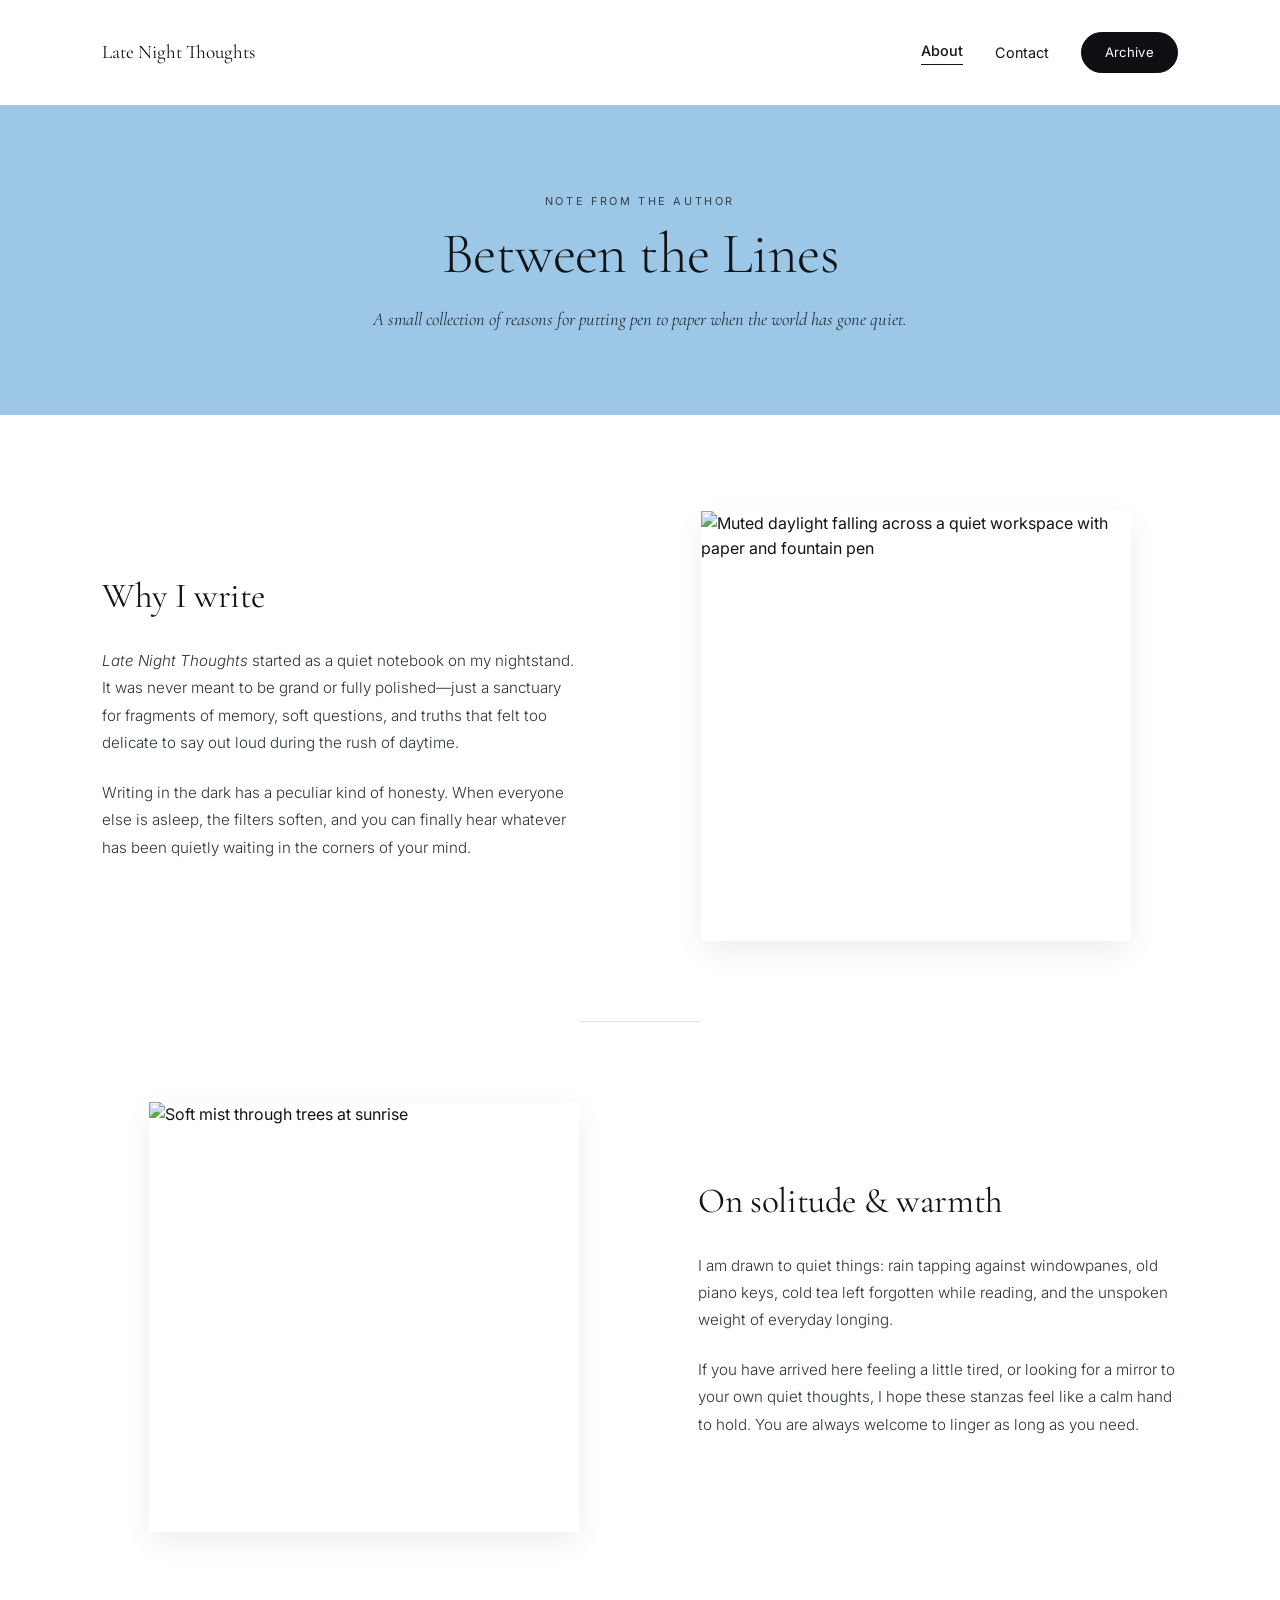
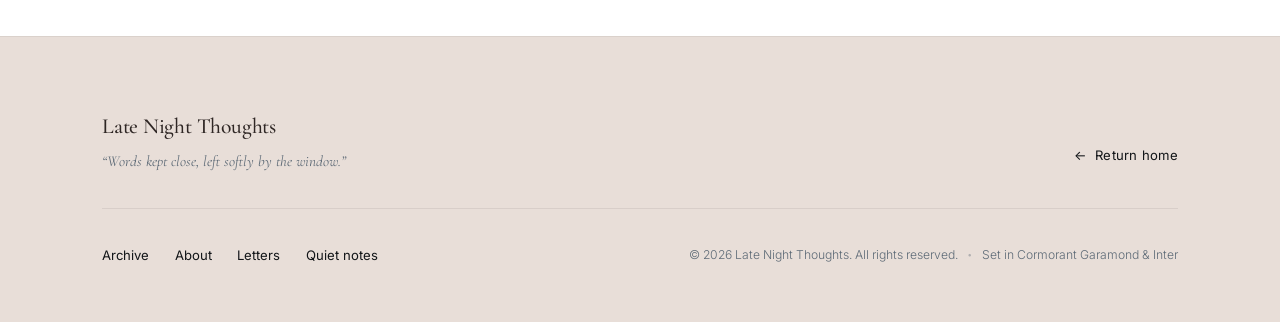
==== about.html @ 586f8940 "First Commit" ====
<!DOCTYPE html>
<html lang="en">
<head>
  <meta charset="UTF-8" />
  <meta name="viewport" content="width=device-width, initial-scale=1.0" />
  <title>About — Late Night Thoughts</title>
  <link rel="stylesheet" href="mystyle.css" />
  <!-- Google Fonts: Cormorant Garamond & Inter -->
  <link rel="preconnect" href="https://fonts.googleapis.com">
  <link rel="preconnect" href="https://fonts.gstatic.com" crossorigin>
  <link href="https://fonts.googleapis.com/css2?family=Cormorant+Garamond:ital,wght@0,300;0,400;0,500;1,300;1,400&family=Inter:wght@300;400;500&display=swap" rel="stylesheet">
</head>
<body class="about-page">

  <!-- Top Minimal Header -->
  <header class="header container">
    <a href="index.html" class="brand-name">Late Night Thoughts</a>
    <nav class="nav-links">
      <a href="about.html" class="nav-link active-link">About</a>
      <a href="index.html#contact" class="nav-link">Contact</a>
      <a href="index.html#poems" class="btn btn-pill">Archive</a>
    </nav>
  </header>

  <!-- Editorial Page Title Banner -->
  <section class="about-hero">
    <div class="container-center">
      <span class="category-tag">NOTE FROM THE AUTHOR</span>
      <h1 class="serif-heading about-main-title">Between the Lines</h1>
      <p class="about-lead">
        A small collection of reasons for putting pen to paper when the world has gone quiet.
      </p>
    </div>
  </section>

  <!-- Main Editorial Content -->
  <main class="about-content container">
    
    <!-- Section 1: Introduction with Portrait / Desk Vignette -->
    <div class="about-grid-row">
      <div class="about-grid-text">
        <h2 class="serif-heading row-heading">Why I write</h2>
        <p>
          <em>Late Night Thoughts</em> started as a quiet notebook on my nightstand. It was never meant to be grand or fully polished—just a sanctuary for fragments of memory, soft questions, and truths that felt too delicate to say out loud during the rush of daytime.
        </p>
        <p>
          Writing in the dark has a peculiar kind of honesty. When everyone else is asleep, the filters soften, and you can finally hear whatever has been quietly waiting in the corners of your mind.
        </p>
      </div>

      <div class="about-grid-media">
        <div class="image-wrapper">
          <img 
            src="https://images.unsplash.com/photo-1506784983877-45594efa4cbe?q=80&w=1000&auto=format&fit=crop" 
            alt="Muted daylight falling across a quiet workspace with paper and fountain pen"
          />
        </div>
      </div>
    </div>

    <!-- Center Divider Line -->
    <hr class="section-rule" />

    <!-- Section 2: Themes & Intent -->
    <div class="about-grid-row reverse-row">
      <div class="about-grid-media">
        <div class="image-wrapper">
          <img 
            src="https://images.unsplash.com/photo-1508739773434-c26b3d09e071?q=80&w=1000&auto=format&fit=crop" 
            alt="Soft mist through trees at sunrise"
          />
        </div>
      </div>

      <div class="about-grid-text">
        <h2 class="serif-heading row-heading">On solitude & warmth</h2>
        <p>
          I am drawn to quiet things: rain tapping against windowpanes, old piano keys, cold tea left forgotten while reading, and the unspoken weight of everyday longing.
        </p>
        <p>
          If you have arrived here feeling a little tired, or looking for a mirror to your own quiet thoughts, I hope these stanzas feel like a calm hand to hold. You are always welcome to linger as long as you need.
        </p>


        </div>
      </div>
    </div>

  </main>

  <!-- Editorial Footer -->
  <footer class="site-footer">
    <div class="container footer-container">
      
      <!-- Top Row: Brand & Return Home -->
      <div class="footer-top">
        <div class="footer-brand">
          <span class="footer-title serif-heading">Late Night Thoughts</span>
          <p class="footer-quote"><em>“Words kept close, left softly by the window.”</em></p>
        </div>

        <a href="index.html" class="return-link" aria-label="Return home">
          <span class="arrow-left">&larr;</span>
          <span>Return home</span>
        </a>
      </div>

      <div class="footer-divider"></div>

      <!-- Bottom Row: Navigation Links & Copyright -->
      <div class="footer-bottom">
        <nav class="footer-nav">
          <a href="index.html#poems">Archive</a>
          <a href="about.html">About</a>
          <a href="index.html#letters">Letters</a>
          <a href="index.html#contact">Quiet notes</a>
        </nav>

        <div class="footer-meta">
          <span>&copy; <span id="year"></span> Late Night Thoughts. All rights reserved.</span>
          <span class="meta-separator">&bull;</span>
          <span>Set in Cormorant Garamond &amp; Inter</span>
        </div>
      </div>

    </div>
  </footer>

  <script>
    const yearSpan = document.getElementById('year');
    if (yearSpan) {
      yearSpan.textContent = new Date().getFullYear();
    }
  </script>
</body>
</html>
---- mystyle.css ----
/* --- Global Resets & Variables --- */
:root {
  --sky-blue: #9dc7e6;
  --bg-sage: #f2f5f3;
  --white: #ffffff;
  --text-dark: #111417;
  --text-muted: #5e6b77;
  --border-light: rgba(0, 0, 0, 0.15);
  --input-border: #22252a;
  --font-serif: 'Cormorant Garamond', Georgia, serif;
  --font-sans: 'Inter', -apple-system, BlinkMacSystemFont, sans-serif;
}

* {
  margin: 0;
  padding: 0;
  box-sizing: border-box;
}

body {
  font-family: var(--font-sans);
  color: var(--text-dark);
  background-color: var(--sky-blue);
  line-height: 1.6;
  -webkit-font-smoothing: antialiased;
}

/* --- Layout Containers --- */
.container {
  max-width: 1120px;
  margin: 0 auto;
  padding: 0 2rem;
}

.container-narrow {
  max-width: 900px;
  margin: 0 auto;
  padding: 0 2rem;
}

.container-center {
  max-width: 600px;
  margin: 0 auto;
  padding: 0 2rem;
  text-align: center;
}

/* --- Typography --- */
.serif-heading {
  font-family: var(--font-serif);
  font-weight: 400;
  letter-spacing: -0.01em;
}

/* --- Common Buttons --- */
.btn {
  display: inline-block;
  text-decoration: none;
  font-size: 0.82rem;
  letter-spacing: 0.02em;
  transition: all 0.2s ease;
  cursor: pointer;
  border-radius: 9999px;
  font-family: var(--font-sans);
}

.btn-pill {
  background-color: #0d0f12;
  color: #ffffff;
  padding: 0.55rem 1.45rem;
  border: 1px solid #0d0f12;
}

.btn-pill:hover {
  background-color: #2b313a;
  border-color: #2b313a;
}

.btn-pill-outline {
  background: transparent;
  color: var(--text-dark);
  padding: 0.55rem 1.5rem;
  border: 1px solid var(--input-border);
}

.btn-pill-outline:hover {
  background-color: var(--text-dark);
  color: var(--white);
}

/* --- Common Input Styles --- */
.text-input {
  border: 1px solid var(--input-border);
  background: transparent;
  font-family: var(--font-sans);
  font-size: 0.88rem;
  color: var(--text-dark);
  outline: none;
  border-radius: 0;
}

.text-input:focus {
  border-color: #000;
  box-shadow: 0 0 0 1px #000;
}

/* --- Sky Blue Sections (Hero & About) --- */
.sky-section {
  background-color: var(--sky-blue);
  width: 100%;
}

/* --- Header --- */
/* Pushes the title to the far left and the nav items to the far right */
.header {
  display: flex;
  justify-content: space-between; /* Creates the big gap between brand and menu */
  align-items: center;
  width: 100%;
  padding-top: 2rem;
  padding-bottom: 2rem;
}

/* Spaces out About, Contact, and Archive on the right */
.nav-links {
  display: flex;
  align-items: center;
  gap: 2rem; /* Gap between About, Contact, and Archive */
  margin-left: auto; /* Fallback insurance to push links to the right */
}

.brand-name {
  font-family: var(--font-serif);
  font-size: 1.15rem;
  color: var(--text-dark);
  text-decoration: none;
}

.nav-link {
  text-decoration: none;
  color: var(--text-dark);
  font-size: 0.9rem;
}


.nav-link {
  text-decoration: none;
  color: var(--text-dark);
  font-size: 0.85rem;
  transition: opacity 0.2s;
}

.nav-link:hover {
  opacity: 0.65;
}

/* --- Hero Section --- */
/* --- Hero Section (Side-by-Side: Title next to Carousel) --- */
.hero {
  display: flex;
  flex-direction: row;
  align-items: center;
  justify-content: space-between;
  padding-top: 4.5rem;
  padding-bottom: 6.5rem;
  gap: 3.5rem;
}

.hero-text {
  flex: 1;
  max-width: 480px;
}

.hero-text h1 {
  font-size: clamp(2.8rem, 4.5vw, 4.2rem);
  line-height: 1.1;
  margin-bottom: 2rem;
  letter-spacing: -0.01em;
}

.hero-media {
  flex: 1;
  display: flex;
  flex-direction: column;
  align-items: flex-end; /* Aligns carousel smoothly to the right column */
}

.hero-media .image-wrapper {
  width: 100%;
  max-width: 420px;
  aspect-ratio: 1 / 1;
  overflow: hidden;
  box-shadow: 0 12px 32px rgba(0, 0, 0, 0.08);
}

.hero-media .dots-indicator {
  display: flex;
  justify-content: center;
  width: 100%;
  max-width: 420px;
  gap: 6px;
  margin-top: 14px;
}

/* Only stack when the screen is very narrow (mobile phones) */
@media (max-width: 680px) {
  .hero {
    flex-direction: column;
    align-items: flex-start;
    gap: 2.5rem;
    padding-top: 2rem;
    padding-bottom: 4rem;
  }

  .hero-media {
    width: 100%;
    align-items: center;
  }

  .hero-media .image-wrapper,
  .hero-media .dots-indicator {
    max-width: 100%;
  }
}

.image-wrapper {
  width: 100%;
  max-width: 440px;
  aspect-ratio: 1 / 1;
  overflow: hidden;
  box-shadow: 0 12px 32px rgba(0, 0, 0, 0.08);
}

.image-wrapper img {
  width: 100%;
  height: 100%;
  object-fit: cover;
  display: block;
}

.dots-indicator {
  display: flex;
  gap: 6px;
  margin-top: 14px;
}

.dot {
  width: 6px;
  height: 6px;
  border-radius: 50%;
  background-color: rgba(0, 0, 0, 0.25);
  cursor: pointer;
}

.dot.active {
  background-color: var(--text-dark);
}

/* --- Poems Section --- */
.poems-section {
  background-color: var(--white);
  padding: 5.5rem 0 6.5rem;
}

.section-title {
  font-size: 2.3rem;
  margin-bottom: 2.2rem;
}

.poems-grid {
  display: grid;
  grid-template-columns: 1fr 1fr;
  column-gap: 3.5rem;
}

.poem-item {
  display: flex;
  justify-content: space-between;
  align-items: baseline;
  padding: 0.9rem 0;
  border-bottom: 1px solid var(--border-light);
  border-top: 1px solid var(--border-light);
  margin-top: -1px;
}

.poem-title {
  font-family: var(--font-serif);
  font-size: 1.05rem;
  color: var(--text-dark);
  text-decoration: none;
  font-style: italic;
  transition: color 0.2s;
}

.poem-title:hover {
  color: #666;
}

.poem-date {
  font-size: 0.78rem;
  color: var(--text-muted);
}

/* --- About Section --- */
/* --- About Section (Side by Side) --- */
.about-section {
  padding: 5rem 0 6rem;
}

.about-container {
  display: flex;
  flex-direction: row;
  align-items: center;
  justify-content: space-between;
  gap: 4rem;
}

.about-text {
  flex: 1;
  max-width: 480px;
}

.about-text h2 {
  font-size: clamp(2.4rem, 3.5vw, 3.2rem);
  margin-bottom: 1.5rem;
}

.about-description {
  font-size: 0.95rem;
  color: #2b333c;
  line-height: 1.7;
  margin-bottom: 2rem;
  font-weight: 300;
}

.about-media {
  flex: 1;
  display: flex;
  justify-content: flex-end;
}

.about-media .image-wrapper {
  width: 100%;
  max-width: 420px;
  aspect-ratio: 1 / 1;
  overflow: hidden;
  box-shadow: 0 10px 30px rgba(0, 0, 0, 0.08);
}

.about-media .image-wrapper img {
  width: 100%;
  height: 100%;
  object-fit: cover;
  display: block;
}

/* Maintain side-by-side on typical laptop/tablet sizes; only stack on narrow phones */
@media (max-width: 680px) {
  .about-container {
    flex-direction: column;
    align-items: flex-start;
    gap: 2.5rem;
  }

  .about-media {
    width: 100%;
    justify-content: center;
  }

  .about-media .image-wrapper {
    max-width: 100%;
  }
}

/* --- 4-Photo Collage Banner --- */
.photo-banner {
  display: grid;
  grid-template-columns: repeat(4, 1fr);
  width: 100%;
  overflow: hidden;
  background-color: #000;
}

.photo-item {
  width: 100%;
  aspect-ratio: 1 / 1;
  overflow: hidden;
}

.photo-item img {
  width: 100%;
  height: 100%;
  object-fit: cover;
  display: block;
  transition: transform 0.4s ease, filter 0.3s ease;
  filter: brightness(0.92);
}

.photo-item img:hover {
  transform: scale(1.03);
  filter: brightness(1);
}

/* --- Letters (Newsletter) Section --- */
.letters-section {
  background-color: var(--white);
  padding: 7rem 0 7.5rem;
}

.center-heading {
  font-size: clamp(2.6rem, 3.8vw, 3.5rem);
  font-weight: 400;
  margin-bottom: 1rem;
}

.center-subtext {
  font-size: 0.9rem;
  color: var(--text-dark);
  margin-bottom: 2.2rem;
  font-weight: 300;
}

.letters-form {
  display: flex;
  justify-content: center;
  align-items: center;
  gap: 0.85rem;
  max-width: 420px;
  margin: 0 auto;
}

.letters-input {
  flex: 1;
  padding: 0.65rem 0.85rem;
}

/* --- Quiet Notes (Contact) Section --- */
.notes-section {
  background-color: var(--bg-sage);
  padding: 7rem 0 6rem;
}

.notes-form {
  text-align: left;
  max-width: 450px;
  margin: 0 auto;
}

.form-group {
  margin-bottom: 1.6rem;
}

.form-group label {
  display: block;
  font-size: 0.85rem;
  font-weight: 600;
  margin-bottom: 0.45rem;
  color: var(--text-dark);
}

.label-sub {
  font-weight: 400;
  color: var(--text-muted);
  font-size: 0.8rem;
}

.form-field {
  width: 100%;
  padding: 0.7rem 0.8rem;
}

.textarea-field {
  resize: vertical;
  min-height: 100px;
}

.submit-btn {
  padding: 0.6rem 2.2rem;
  margin-top: 0.4rem;
}

/* --- Footer --- */
.footer {
  background-color: var(--bg-sage);
  text-align: center;
  padding: 2.5rem 0 3.5rem;
}

.cross-icon {
  font-size: 1.4rem;
  font-weight: 300;
  color: rgba(0, 0, 0, 0.4);
}

/* --- Responsive Breakpoints --- */
@media (max-width: 768px) {
  .hero,
  .about-container {
    grid-template-columns: 1fr;
    gap: 2.5rem;
    padding-top: 2rem;
    padding-bottom: 4rem;
  }

  .poems-grid {
    grid-template-columns: 1fr;
  }

  .photo-banner {
    grid-template-columns: repeat(2, 1fr);
  }

  .letters-form {
    flex-direction: column;
    width: 100%;
  }

  .letters-input,
  .letters-form .btn {
    width: 100%;
  }
}

@media (max-width: 480px) {
  .photo-banner {
    grid-template-columns: 1fr;
  }
}

/* --- Hero Slider Styles --- */
.carousel-container {
  position: relative;
}

.carousel-container .slide {
  position: absolute;
  top: 0;
  left: 0;
  width: 100%;
  height: 100%;
  object-fit: cover;
  opacity: 0;
  transition: opacity 0.4s ease-in-out;
  pointer-events: none;
}

.carousel-container .slide.active {
  position: relative;
  opacity: 1;
  pointer-events: auto;
}

/* Arrow Button */
/* Slider Navigation Buttons (Hidden by default, visible on hover) */
.slider-btn {
  position: absolute;
  top: 50%;
  transform: translateY(-50%);
  background: rgba(0, 0, 0, 0.45);
  color: #fff;
  border: none;
  width: 34px;
  height: 34px;
  border-radius: 50%;
  cursor: pointer;
  display: flex;
  align-items: center;
  justify-content: center;
  font-size: 13px;
  z-index: 5;
  opacity: 0;
  pointer-events: none;
  transition: opacity 0.25s ease, background-color 0.2s ease, transform 0.15s ease;
}

/* Position Left and Right */
.prev-btn {
  left: 14px;
}

.next-btn {
  right: 14px;
}

/* Reveal buttons when hovering over the carousel container */
.carousel-container:hover .slider-btn {
  opacity: 1;
  pointer-events: auto;
}

.slider-btn:hover {
  background: rgba(0, 0, 0, 0.75);
  transform: translateY(-50%) scale(1.08);
}

.slider-btn:hover {
  background: rgba(0, 0, 0, 0.65);
  transform: translateY(-50%) scale(1.08);
}

/* Reset dot button defaults */
.dot {
  border: none;
  padding: 0;
  cursor: pointer;
  width: 7px;
  height: 7px;
  border-radius: 50%;
  background-color: rgba(0, 0, 0, 0.25);
  transition: background-color 0.2s ease, transform 0.2s ease;
}

.dot.active {
  background-color: var(--text-dark);
  transform: scale(1.2);
}
/* --- Editorial Matching Footer --- */
.site-footer {
  background-color: #e8ded8; /* Gentle blush stone */
  border-top: 1px solid rgba(0, 0, 0, 0.06);
  padding: 4.5rem 0 3.5rem;
  color: #2e2624;
  font-size: 0.84rem;
}

.footer-quote,
.footer-meta {
  color: #786a64;
}

.footer-container {
  display: flex;
  flex-direction: column;
  gap: 2.2rem;
}

.footer-top {
  display: flex;
  justify-content: space-between;
  align-items: flex-end;
}

.footer-brand .footer-title {
  display: block;
  font-size: 1.35rem;
  font-weight: 500;
  margin-bottom: 0.35rem;
  letter-spacing: -0.01em;
}

.footer-quote {
  font-family: var(--font-serif);
  color: var(--text-muted);
  font-size: 0.95rem;
}


/* Minimal Return to Poems Link */
.return-link {
  text-decoration: none;
  font-family: var(--font-sans);
  font-size: 0.82rem;
  letter-spacing: 0.02em;
  color: #121518;
  display: inline-flex;
  align-items: center;
  gap: 0.5rem;
  padding: 0.4rem 0;
  border-bottom: 1px solid transparent;
  transition: all 0.2s ease;
}

.return-link .arrow-left {
  transition: transform 0.2s ease;
}

.return-link:hover {
  color: #000;
  border-bottom-color: currentColor;
}

.return-link:hover .arrow-left {
  transform: translateX(-3px); /* Subtle hover nudge to the left */
}

.footer-divider {
  width: 100%;
  height: 1px;
  background-color: rgba(0, 0, 0, 0.07);
}

/* Footer Bottom: Links & Meta */
.footer-bottom {
  display: flex;
  justify-content: space-between;
  align-items: center;
  flex-wrap: wrap;
  gap: 1.5rem;
}

.footer-nav {
  display: flex;
  gap: 1.6rem;
  flex-wrap: wrap;
}

.footer-nav a {
  text-decoration: none;
  color: var(--text-dark);
  font-size: 0.82rem;
  transition: color 0.2s;
}

.footer-nav a:hover {
  color: var(--text-muted);
}

.footer-meta {
  font-size: 0.76rem;
  color: var(--text-muted);
  font-weight: 300;
  display: flex;
  align-items: center;
  gap: 0.6rem;
}

.meta-separator {
  opacity: 0.4;
  font-size: 0.6rem;
}

/* Footer Mobile Responsiveness */
@media (max-width: 680px) {
  .footer-top {
    flex-direction: column;
    align-items: flex-start;
    gap: 1.5rem;
  }

  .footer-bottom {
    flex-direction: column;
    align-items: flex-start;
    gap: 1.2rem;
  }

  .footer-nav {
    gap: 1.2rem;
  }

  .footer-meta {
    flex-wrap: wrap;
  }
}
/* --- Global Resets & Variables --- */
:root {
  --white: #ffffff;
  --text-dark: #121518;
  --text-muted: #5e6b77;
  --border-light: rgba(0, 0, 0, 0.1);
  --font-serif: 'Cormorant Garamond', Georgia, serif;
  --font-sans: 'Inter', -apple-system, BlinkMacSystemFont, sans-serif;
}

* {
  margin: 0;
  padding: 0;
  box-sizing: border-box;
}

body {
  font-family: var(--font-sans);
  color: var(--text-dark);
  background-color: var(--white);
  line-height: 1.6;
  -webkit-font-smoothing: antialiased;
}

/* --- Container --- */
.container {
  max-width: 1140px;
  margin: 0 auto;
  padding: 0 2rem;
}

/* --- Buttons --- */
.btn {
  display: inline-block;
  text-decoration: none;
  font-size: 0.82rem;
  letter-spacing: 0.02em;
  transition: all 0.2s ease;
  cursor: pointer;
  border-radius: 9999px;
  font-family: var(--font-sans);
}

.btn-pill {
  background-color: #0d0f12;
  color: #ffffff;
  padding: 0.55rem 1.45rem;
  border: 1px solid #0d0f12;
}

.btn-pill:hover {
  background-color: #2b313a;
  border-color: #2b313a;
}

/* --- Header --- */
.poem-header {
  display: flex;
  justify-content: space-between;
  align-items: center;
  background-color: var(--white);
  padding-top: 1.8rem;
  padding-bottom: 1.8rem;
}

.brand-name {
  font-family: var(--font-serif);
  font-size: 1.15rem;
  color: var(--text-dark);
  text-decoration: none;
}

.nav-links {
  display: flex;
  align-items: center;
  gap: 2rem;
}

.nav-link {
  text-decoration: none;
  color: var(--text-dark);
  font-size: 0.85rem;
  transition: opacity 0.2s;
}

.nav-link:hover {
  opacity: 0.65;
}

/* --- Galaxy Hero Banner --- */
.galaxy-hero {
  position: relative;
  width: 100%;
  min-height: 290px;
  /* Deep starry galaxy photo */
  background-image: url('https://images.unsplash.com/photo-1506703719100-a0f3a48c0f86?q=80&w=2000&auto=format&fit=crop');
  background-position: center 38%;
  background-size: cover;
  background-repeat: no-repeat;
  display: flex;
  align-items: center;
  justify-content: center;
  text-align: center;
  color: #ffffff;
  padding: 4rem 1.5rem;
}

.hero-overlay {
  position: absolute;
  top: 0;
  left: 0;
  width: 100%;
  height: 100%;
  background: rgba(10, 16, 26, 0.45); /* Soft moody vignette */
}

.galaxy-hero-content {
  position: relative;
  z-index: 2;
  max-width: 600px;
}

.category-tag {
  display: block;
  font-family: var(--font-sans);
  font-size: 0.68rem;
  letter-spacing: 0.24em;
  color: rgba(255, 255, 255, 0.72);
  text-transform: uppercase;
  margin-bottom: 0.9rem;
}

.poem-main-title {
  font-family: var(--font-serif);
  font-size: clamp(2.8rem, 4.5vw, 4rem);
  font-weight: 300;
  letter-spacing: -0.01em;
  margin-bottom: 1.1rem;
  line-height: 1.15;
}

.poem-summary {
  font-family: var(--font-serif);
  font-style: italic;
  font-size: 0.92rem;
  line-height: 1.6;
  color: rgba(255, 255, 255, 0.85);
  font-weight: 300;
  max-width: 480px;
  margin: 0 auto;
}

/* --- Poem Content Area --- */
.poem-content-area {
  padding: 6.5rem 1.5rem 5rem;
  background-color: var(--white);
}

.poem-wrapper {
  max-width: 460px;
  margin: 0 auto;
  text-align: center;
}

.stanza {
  margin-bottom: 2.8rem;
}

.stanza p {
  font-family: var(--font-serif);
  font-style: italic;
  font-size: 1.05rem;
  line-height: 1.75;
  color: #1a1e22;
  font-weight: 400;
}

/* Subtle line between Stanza 1 & 2 */
.poem-divider {
  width: 140px;
  margin: 0 auto 3.2rem;
  border: none;
  border-top: 1px solid rgba(0, 0, 0, 0.15);
}

/* --- Poem Footer --- */
.poem-footer {
  text-align: center;
  padding: 2rem 0 5rem;
}

.back-link {
  font-family: var(--font-serif);
  font-style: italic;
  font-size: 0.95rem;
  color: var(--text-muted);
  text-decoration: none;
  transition: color 0.2s ease;
}

.back-link:hover {
  color: var(--text-dark);
}

/* --- Mobile Responsiveness --- */
@media (max-width: 640px) {
  .galaxy-hero {
    min-height: 240px;
    padding: 3rem 1.5rem;
  }

  .poem-content-area {
    padding-top: 4.5rem;
  }

  .stanza {
    margin-bottom: 2.2rem;
  }

  .stanza p {
    font-size: 1rem;
    line-height: 1.7;
  }
}
/* --- Fix Navbar Spacing --- */
header.header {
  display: flex !important;
  justify-content: space-between !important;
  align-items: center !important;
  width: 100% !important;
  padding-top: 2rem;
  padding-bottom: 2rem;
}

header.header .brand-name {
  font-family: var(--font-serif);
  font-size: 1.2rem;
  color: var(--text-dark);
  text-decoration: none;
  white-space: nowrap;
}

header.header .nav-links {
  display: flex !important;
  align-items: center !important;
  gap: 2rem !important; /* Space between About, Contact, and Archive */
  margin-left: auto !important; /* Forces it to the far right */
}

header.header .nav-link {
  text-decoration: none;
  color: var(--text-dark);
  font-size: 0.9rem;
  white-space: nowrap;
}
/* Adds the generous blue space below the hero image & dots */
.hero {
  padding-bottom: 7rem !important; /* Adjust between 5rem and 8rem to your liking */
}

/* Also ensure the dots themselves have a small margin from the image */
.dots-indicator {
  margin-top: 18px;
  margin-bottom: 0;
}
.sky-section:first-of-type {
  padding-bottom: 3rem;
}
/* --- Poem Pages Styling --- */
body.poem-page {
  background-color: #ffffff;
}

/* Warm sepia / sandy hands hero banner */
.sepia-hero {
  position: relative;
  width: 100%;
  min-height: 290px;
  background-image: url('https://images.unsplash.com/photo-1518495973542-4542c06a5843?q=80&w=2000&auto=format&fit=crop');
  background-position: center center;
  background-size: cover;
  background-repeat: no-repeat;
  display: flex;
  align-items: center;
  justify-content: center;
  text-align: center;
  color: #ffffff;
  padding: 4.5rem 1.5rem;
}

.sepia-hero .hero-overlay {
  position: absolute;
  top: 0;
  left: 0;
  width: 100%;
  height: 100%;
  background: rgba(45, 30, 18, 0.42); /* Warm golden/sepia film filter */
}

.poem-hero-content {
  position: relative;
  z-index: 2;
  max-width: 600px;
}

.poem-hero-content .category-tag {
  display: block;
  font-family: var(--font-sans);
  font-size: 0.68rem;
  letter-spacing: 0.22em;
  color: rgba(255, 255, 255, 0.75);
  text-transform: uppercase;
  margin-bottom: 0.85rem;
}

.poem-main-title {
  font-family: var(--font-serif);
  font-size: clamp(2.6rem, 4.2vw, 3.8rem);
  font-weight: 300;
  letter-spacing: -0.01em;
  margin-bottom: 1.1rem;
  line-height: 1.15;
}

.poem-summary {
  font-family: var(--font-serif);
  font-style: italic;
  font-size: 0.92rem;
  line-height: 1.6;
  color: rgba(255, 255, 255, 0.85);
  font-weight: 300;
  max-width: 490px;
  margin: 0 auto;
}

/* Poem Stanzas */
.poem-content-area {
  padding: 6.5rem 1.5rem 5.5rem;
  background-color: #ffffff;
}

.poem-wrapper {
  max-width: 480px;
  margin: 0 auto;
  text-align: center;
}

.stanza {
  margin-bottom: 2.8rem;
}

.stanza p {
  font-family: var(--font-serif);
  font-style: italic;
  font-size: 1.05rem;
  line-height: 1.8;
  color: #1a1e22;
  font-weight: 400;
}

/* Light sky-blue subtle divider line */
.poem-divider-blue {
  width: 150px;
  margin: 0 auto 3.2rem;
  border: none;
  border-top: 1.5px solid #9dc7e6;
  opacity: 0.85;
}

/* Bottom small attribution tag */
.poem-signoff {
  font-family: var(--font-sans);
  font-size: 0.68rem;
  letter-spacing: 0.22em;
  color: #8da4be;
  margin-top: 4.5rem;
  margin-bottom: 1.5rem;
  text-transform: uppercase;
}
/* --- About Me Page Styling --- */
body.about-page {
  background-color: #ffffff;
}

.about-page .active-link {
  font-weight: 500;
  border-bottom: 1px solid var(--text-dark);
  padding-bottom: 2px;
}

/* About Hero Header */
.about-hero {
  background-color: var(--sky-blue);
  padding: 5.5rem 1.5rem 5rem;
  text-align: center;
}

.about-hero .category-tag {
  display: block;
  font-family: var(--font-sans);
  font-size: 0.68rem;
  letter-spacing: 0.24em;
  color: var(--text-dark);
  opacity: 0.75;
  text-transform: uppercase;
  margin-bottom: 0.8rem;
}

.about-main-title {
  font-size: clamp(2.8rem, 4.5vw, 4.2rem);
  font-weight: 300;
  line-height: 1.1;
  margin-bottom: 1.2rem;
}

.about-lead {
  font-family: var(--font-serif);
  font-style: italic;
  font-size: 1.15rem;
  color: #2b333c;
  max-width: 540px;
  margin: 0 auto;
  line-height: 1.6;
}

/* About Page Content Rows */
.about-content {
  padding-top: 6rem;
  padding-bottom: 6.5rem;
}

.about-grid-row {
  display: flex;
  flex-direction: row;
  align-items: center;
  justify-content: space-between;
  gap: 4.5rem;
}

.about-grid-row.reverse-row {
  flex-direction: row;
}

.about-grid-text {
  flex: 1.1;
  max-width: 480px;
}

.about-grid-text .row-heading {
  font-size: 2.2rem;
  margin-bottom: 1.4rem;
}

.about-grid-text p {
  font-size: 0.95rem;
  line-height: 1.8;
  color: #2c333a;
  margin-bottom: 1.4rem;
  font-weight: 300;
}

.about-grid-media {
  flex: 1;
  display: flex;
  justify-content: center;
}

.about-grid-media .image-wrapper {
  width: 100%;
  max-width: 430px;
  aspect-ratio: 1 / 1;
  overflow: hidden;
  box-shadow: 0 10px 30px rgba(0, 0, 0, 0.07);
}

.about-grid-media .image-wrapper img {
  width: 100%;
  height: 100%;
  object-fit: cover;
  display: block;
}

.section-rule {
  width: 120px;
  margin: 5rem auto;
  border: none;
  border-top: 1px solid rgba(0, 0, 0, 0.12);
}

.about-action-group {
  display: flex;
  align-items: center;
  gap: 1rem;
  margin-top: 2rem;
}

/* Responsive Stacking for About Page */
@media (max-width: 768px) {
  .about-hero {
    padding: 3.5rem 1.5rem;
  }

  .about-content {
    padding-top: 4rem;
    padding-bottom: 4.5rem;
  }

  .about-grid-row,
  .about-grid-row.reverse-row {
    flex-direction: column !important;
    gap: 2.5rem;
  }

  .about-grid-media {
    width: 100%;
  }

  .about-grid-media .image-wrapper {
    max-width: 100%;
  }

  .section-rule {
    margin: 3.5rem auto;
  }
}
/* --- Contact Page Specific Styles --- */
body.contact-page {
  background-color: #ffffff;
}

.contact-page .active-link {
  font-weight: 500;
  border-bottom: 1px solid var(--text-dark);
  padding-bottom: 2px;
}

/* Contact Hero Banner */
.contact-hero {
  background-color: var(--sky-blue);
  padding: 5.5rem 1.5rem 5rem;
  text-align: center;
}

.contact-hero .category-tag {
  display: block;
  font-family: var(--font-sans);
  font-size: 0.68rem;
  letter-spacing: 0.24em;
  color: var(--text-dark);
  opacity: 0.75;
  text-transform: uppercase;
  margin-bottom: 0.8rem;
}

.contact-main-title {
  font-size: clamp(2.8rem, 4.5vw, 4.2rem);
  font-weight: 300;
  line-height: 1.1;
  margin-bottom: 1.2rem;
}

.contact-lead {
  font-family: var(--font-serif);
  font-style: italic;
  font-size: 1.15rem;
  color: #2b333c;
  max-width: 540px;
  margin: 0 auto;
  line-height: 1.6;
}

/* Contact Grid Layout */
.contact-content-area {
  background-color: var(--bg-sage);
  padding: 6.5rem 0 7rem;
}

.contact-grid-container {
  display: flex;
  flex-direction: row;
  justify-content: space-between;
  align-items: flex-start;
  gap: 5rem;
}

/* Left Column */
.contact-info-col {
  flex: 1;
  max-width: 440px;
}

.contact-info-title {
  font-size: 2.2rem;
  margin-bottom: 1.2rem;
}

.contact-info-p {
  font-size: 0.95rem;
  line-height: 1.8;
  color: #2e353c;
  margin-bottom: 1.2rem;
  font-weight: 300;
}

.direct-contact-block {
  margin-top: 2rem;
  padding-top: 1.2rem;
  border-top: 1px solid rgba(0, 0, 0, 0.08);
}

.meta-label {
  display: block;
  font-size: 0.68rem;
  font-family: var(--font-sans);
  letter-spacing: 0.18em;
  color: var(--text-muted);
  margin-bottom: 0.4rem;
}

.direct-email-link {
  font-family: var(--font-serif);
  font-size: 1.1rem;
  color: var(--text-dark);
  text-decoration: underline;
  text-underline-offset: 3px;
  transition: opacity 0.2s ease;
}

.direct-email-link:hover {
  opacity: 0.65;
}

.direct-subtext {
  font-size: 0.88rem;
  color: var(--text-muted);
  font-style: italic;
  font-family: var(--font-serif);
}

/* Right Column (Form) */
.contact-form-col {
  flex: 1.1;
  max-width: 500px;
  background-color: #ffffff;
  padding: 3rem 2.8rem;
  border: 1px solid rgba(0, 0, 0, 0.06);
  box-shadow: 0 10px 30px rgba(0, 0, 0, 0.03);
}

.contact-page-form .form-group {
  margin-bottom: 1.5rem;
}

.contact-page-form label {
  display: block;
  font-size: 0.82rem;
  font-weight: 500;
  margin-bottom: 0.4rem;
  color: var(--text-dark);
}

.contact-page-form .form-field {
  width: 100%;
  padding: 0.75rem 0.85rem;
}

/* Mobile Responsive */
@media (max-width: 768px) {
  .contact-hero {
    padding: 3.5rem 1.5rem;
  }

  .contact-content-area {
    padding: 4rem 0 5rem;
  }

  .contact-grid-container {
    flex-direction: column;
    gap: 3rem;
  }

  .contact-info-col,
  .contact-form-col {
    max-width: 100%;
    width: 100%;
  }

  .contact-form-col {
    padding: 2rem 1.5rem;
  }
}
/* --- Archive Page Styling --- */
body.archive-page {
  background-color: #ffffff;
}

/* Archive Hero Header */
.archive-hero {
  background-color: var(--sky-blue);
  padding: 5.5rem 1.5rem 5rem;
  text-align: center;
}

.archive-hero .category-tag {
  display: block;
  font-family: var(--font-sans);
  font-size: 0.68rem;
  letter-spacing: 0.24em;
  color: var(--text-dark);
  opacity: 0.75;
  text-transform: uppercase;
  margin-bottom: 0.8rem;
}

.archive-main-title {
  font-size: clamp(2.8rem, 4.5vw, 4.2rem);
  font-weight: 300;
  line-height: 1.1;
  margin-bottom: 1.2rem;
}

.archive-lead {
  font-family: var(--font-serif);
  font-style: italic;
  font-size: 1.15rem;
  color: #2b333c;
  max-width: 520px;
  margin: 0 auto;
  line-height: 1.6;
}

/* Archive Content */
.archive-content {
  padding: 5.5rem 0 7rem;
  background-color: #ffffff;
}

.archive-group {
  margin-bottom: 4.5rem;
}

.archive-group-header {
  display: flex;
  justify-content: space-between;
  align-items: baseline;
  padding-bottom: 0.8rem;
  border-bottom: 1px solid rgba(0, 0, 0, 0.15);
  margin-bottom: 1.8rem;
}

.year-title {
  font-size: 1.9rem;
  font-weight: 400;
  color: var(--text-dark);
}

.group-count {
  font-size: 0.8rem;
  color: var(--text-muted);
  font-weight: 300;
}

/* Row Entries */
.archive-row {
  display: grid;
  grid-template-columns: 140px 1fr auto;
  align-items: baseline;
  gap: 2rem;
  padding: 1.4rem 0;
  border-bottom: 1px solid rgba(0, 0, 0, 0.06);
  transition: background-color 0.2s ease;
}

.archive-row:hover {
  background-color: rgba(157, 199, 230, 0.08); /* subtle soft sky tint on hover */
  padding-left: 0.6rem;
  padding-right: 0.6rem;
}

.archive-meta {
  display: flex;
  flex-direction: column;
  gap: 0.35rem;
}

.archive-date {
  font-size: 0.82rem;
  color: var(--text-dark);
  font-weight: 500;
}

.archive-tag {
  font-size: 0.68rem;
  letter-spacing: 0.08em;
  text-transform: uppercase;
  color: var(--text-muted);
  font-weight: 400;
}

.archive-detail .archive-title {
  font-family: var(--font-serif);
  font-size: 1.35rem;
  font-weight: 400;
  margin-bottom: 0.35rem;
}

.archive-detail .archive-title a {
  text-decoration: none;
  color: var(--text-dark);
  transition: color 0.2s ease;
}

.archive-detail .archive-title a:hover {
  color: #556270;
}

.archive-excerpt {
  font-family: var(--font-serif);
  font-style: italic;
  font-size: 0.94rem;
  color: var(--text-muted);
  line-height: 1.55;
  font-weight: 300;
  max-width: 520px;
}

.archive-action .archive-link {
  font-size: 0.82rem;
  font-family: var(--font-sans);
  color: var(--text-dark);
  text-decoration: none;
  font-weight: 500;
  white-space: nowrap;
  transition: transform 0.2s ease;
  display: inline-block;
}

.archive-row:hover .archive-action .archive-link {
  transform: translateX(4px);
}

/* Mobile responsiveness */
@media (max-width: 720px) {
  .archive-row {
    grid-template-columns: 1fr;
    gap: 0.8rem;
  }

  .archive-meta {
    flex-direction: row;
    align-items: center;
    gap: 0.8rem;
  }

  .archive-action {
    margin-top: 0.4rem;
  }
}
/* Moody Winter Hero Banner */
.winter-hero {
  position: relative;
  width: 100%;
  min-height: 290px;
  background-image: url('https://images.unsplash.com/photo-1517411032315-54ef2cb783bb?q=80&w=2000&auto=format&fit=crop');
  background-position: center 45%;
  background-size: cover;
  background-repeat: no-repeat;
  display: flex;
  align-items: center;
  justify-content: center;
  text-align: center;
  color: #ffffff;
  padding: 4.5rem 1.5rem;
}

.winter-hero .hero-overlay {
  position: absolute;
  top: 0;
  left: 0;
  width: 100%;
  height: 100%;
  background: rgba(14, 21, 32, 0.48); /* Soft frosty twilight filter */
}
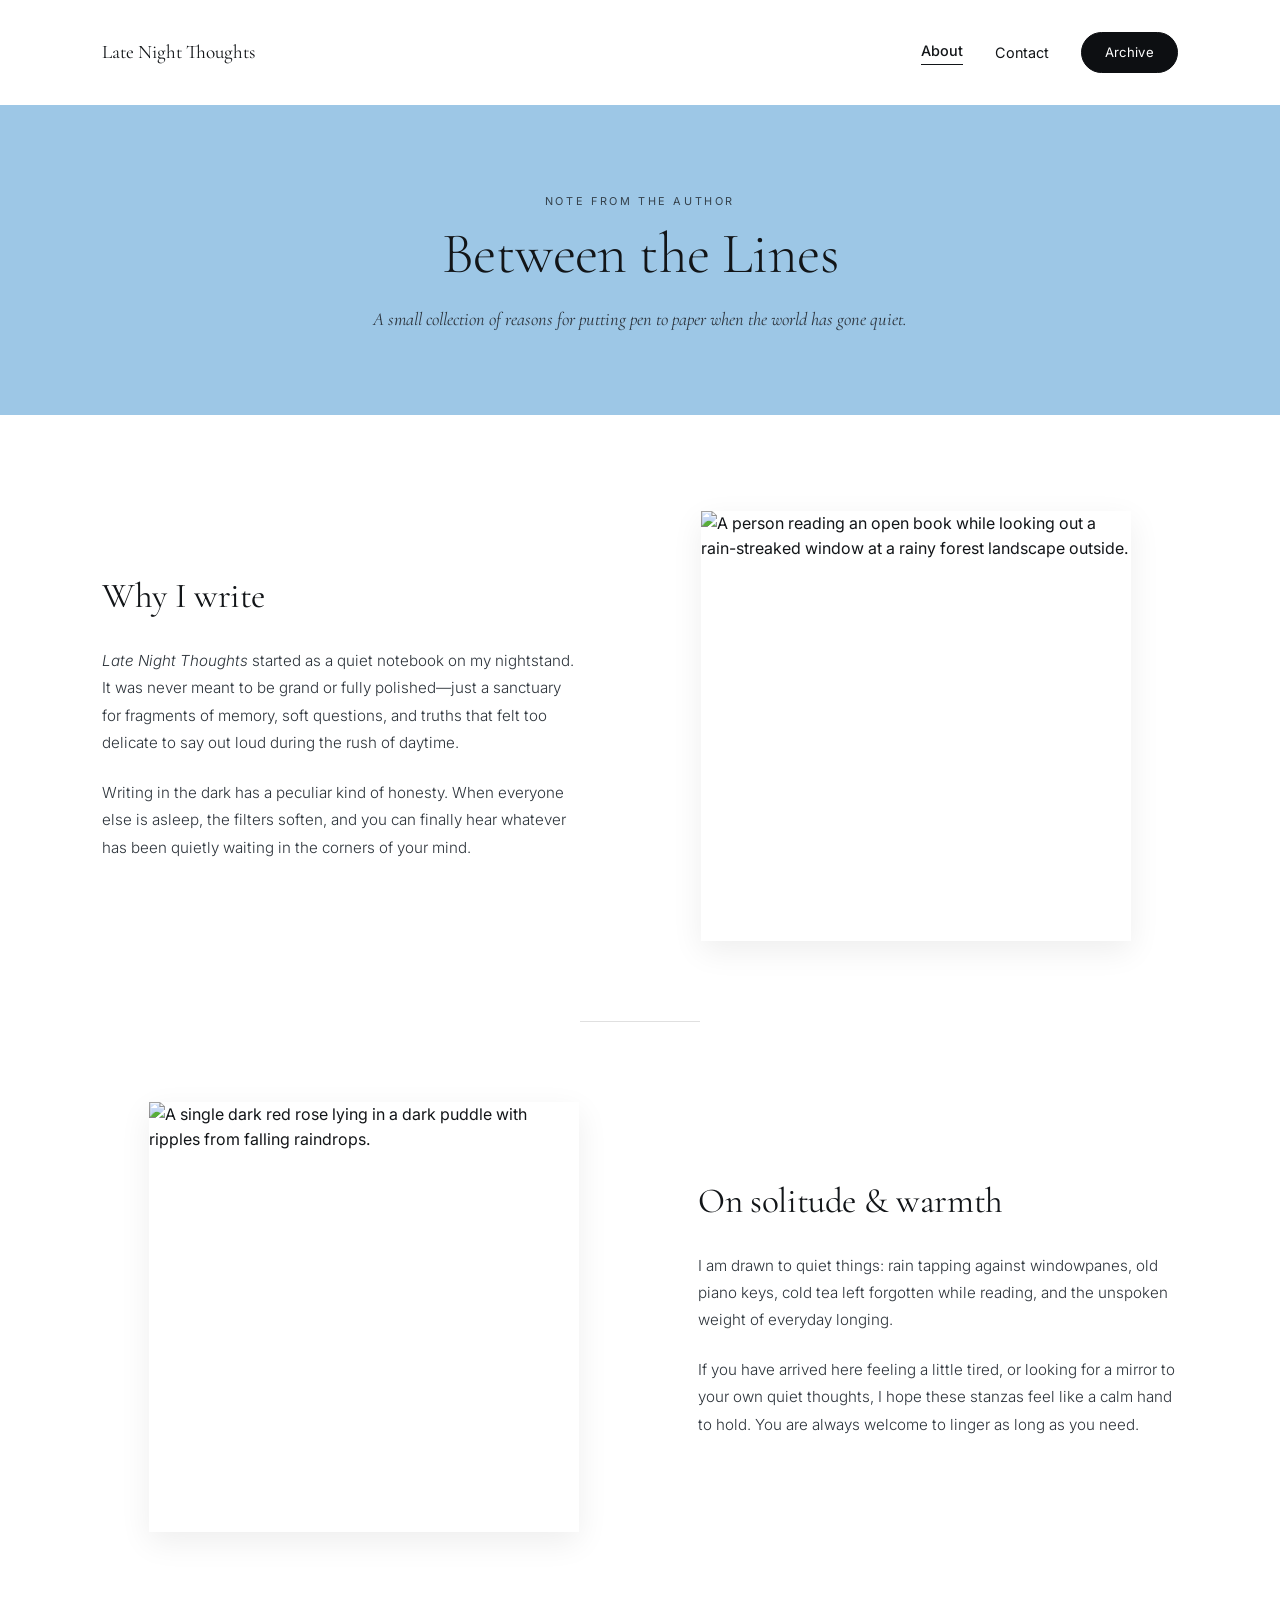
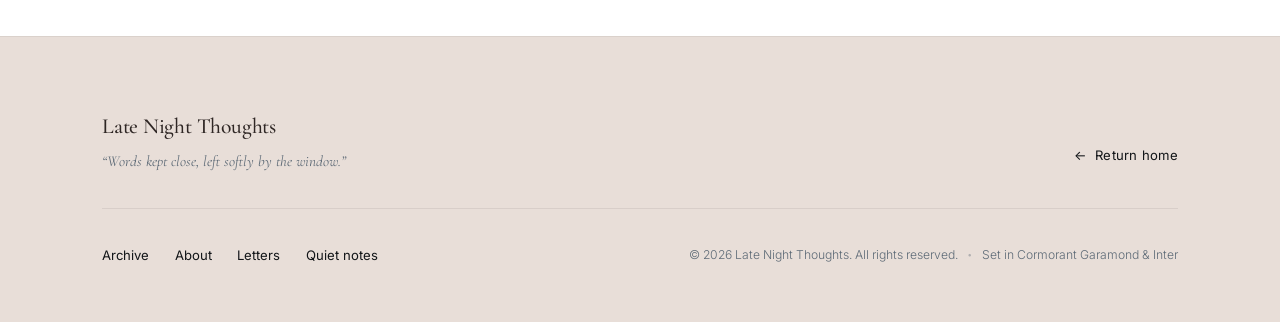
==== commit 1f564e59: "edited images across the site" ====
--- a/about.html
+++ b/about.html
@@ -51,8 +51,8 @@
       <div class="about-grid-media">
         <div class="image-wrapper">
           <img 
-            src="https://images.unsplash.com/photo-1506784983877-45594efa4cbe?q=80&w=1000&auto=format&fit=crop" 
-            alt="Muted daylight falling across a quiet workspace with paper and fountain pen"
+            src="https://i.pinimg.com/1200x/69/3e/e6/693ee67544bad34415e97744f5bd94eb.jpg" 
+            alt="A person reading an open book while looking out a rain-streaked window at a rainy forest landscape outside."
           />
         </div>
       </div>
@@ -66,8 +66,8 @@
       <div class="about-grid-media">
         <div class="image-wrapper">
           <img 
-            src="https://images.unsplash.com/photo-1508739773434-c26b3d09e071?q=80&w=1000&auto=format&fit=crop" 
-            alt="Soft mist through trees at sunrise"
+            src="https://i.pinimg.com/736x/8c/5c/ab/8c5cab09a60b4591437db2ec4277f4c0.jpg" 
+            alt="A single dark red rose lying in a dark puddle with ripples from falling raindrops."
           />
         </div>
       </div>
--- a/mystyle.css
+++ b/mystyle.css
@@ -1633,4 +1633,29 @@
   width: 100%;
   height: 100%;
   background: rgba(14, 21, 32, 0.48); /* Soft frosty twilight filter */
+}
+/* Twilight Horizon Hero Banner */
+.twilight-hero {
+  position: relative;
+  width: 100%;
+  min-height: 290px;
+  background-image: url('https://plus.unsplash.com/premium_photo-1728039006472-6c045040a4f3?q=80&w=1740&auto=format&fit=crop&ixlib=rb-4.1.0&ixid=M3wxMjA3fDB8MHxwaG90by1wYWdlfHx8fGVufDB8fHx8fA%3D%3D');
+  background-position: center 60%;
+  background-size: cover;
+  background-repeat: no-repeat;
+  display: flex;
+  align-items: center;
+  justify-content: center;
+  text-align: center;
+  color: #ffffff;
+  padding: 4.5rem 1.5rem;
+}
+
+.twilight-hero .hero-overlay {
+  position: absolute;
+  top: 0;
+  left: 0;
+  width: 100%;
+  height: 100%;
+  background: rgba(22, 28, 42, 0.45); /* Soft dusky blue-violet overlay */
 }
